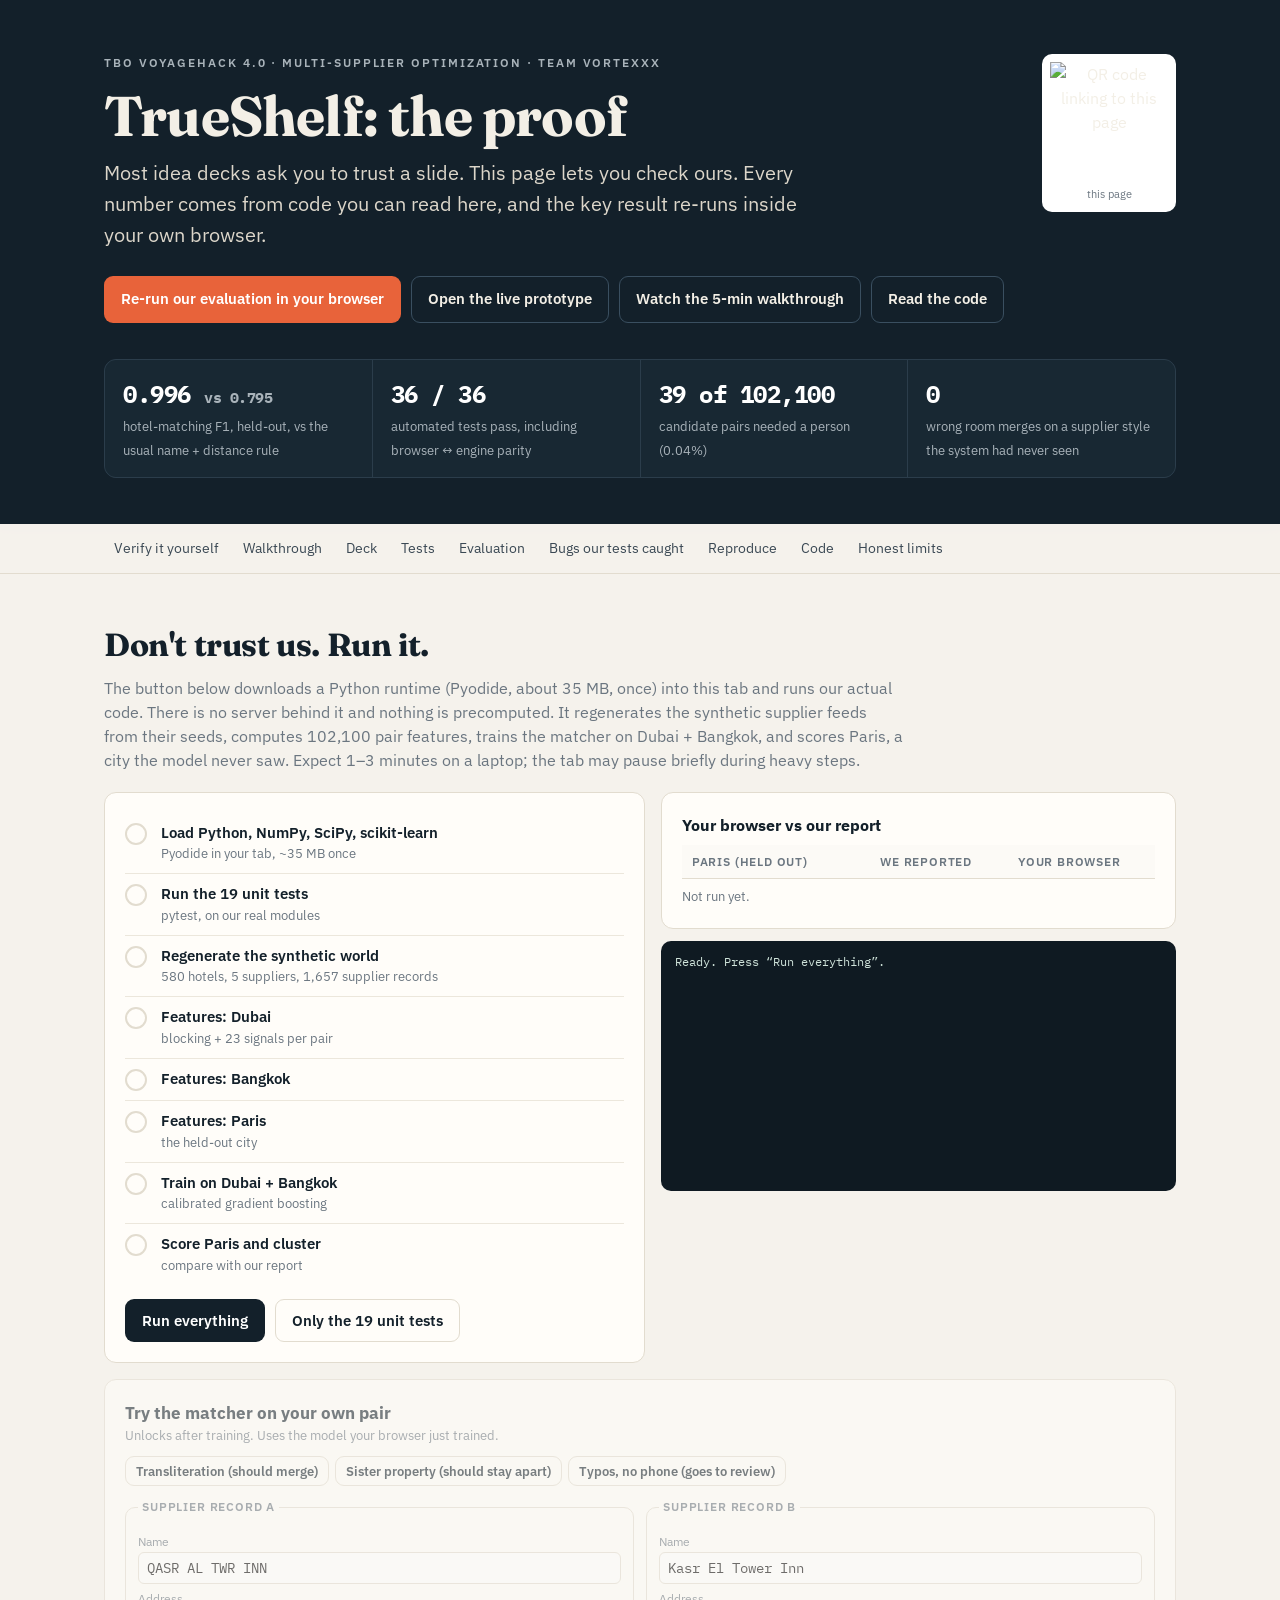
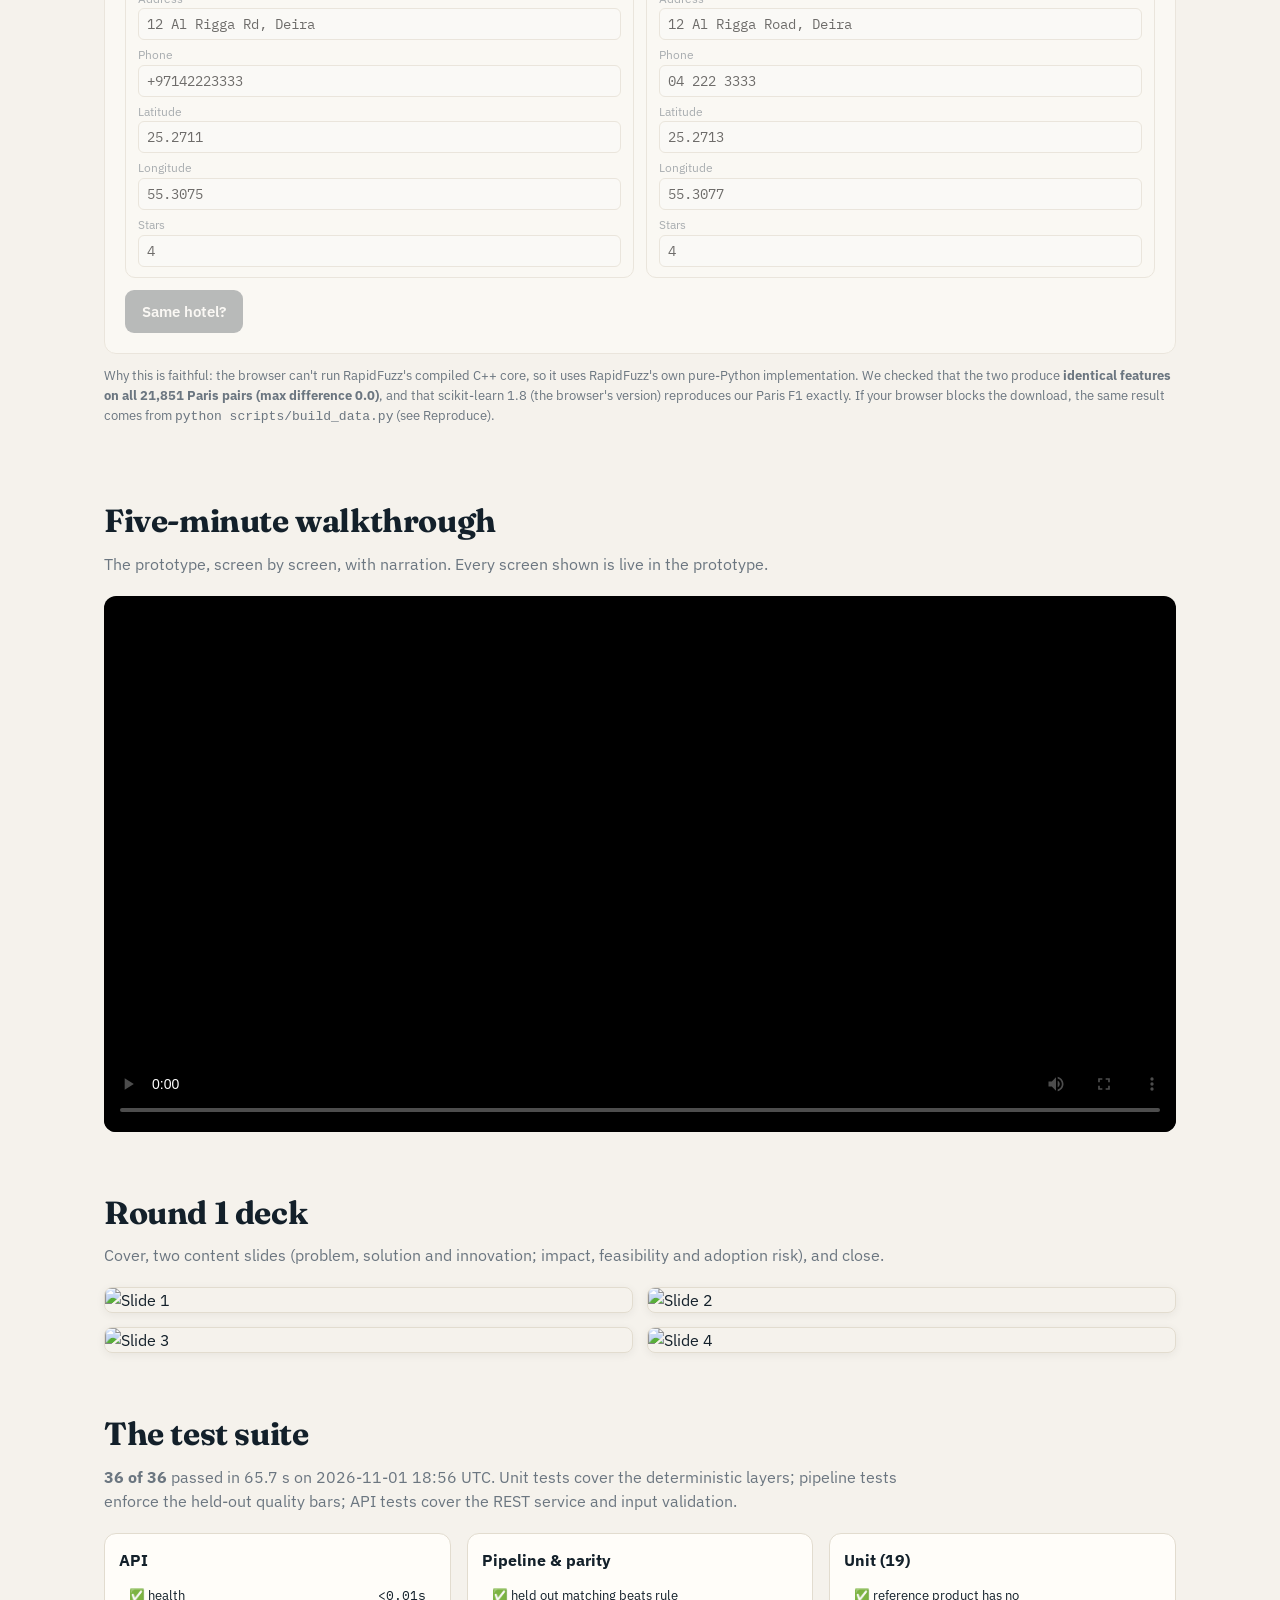
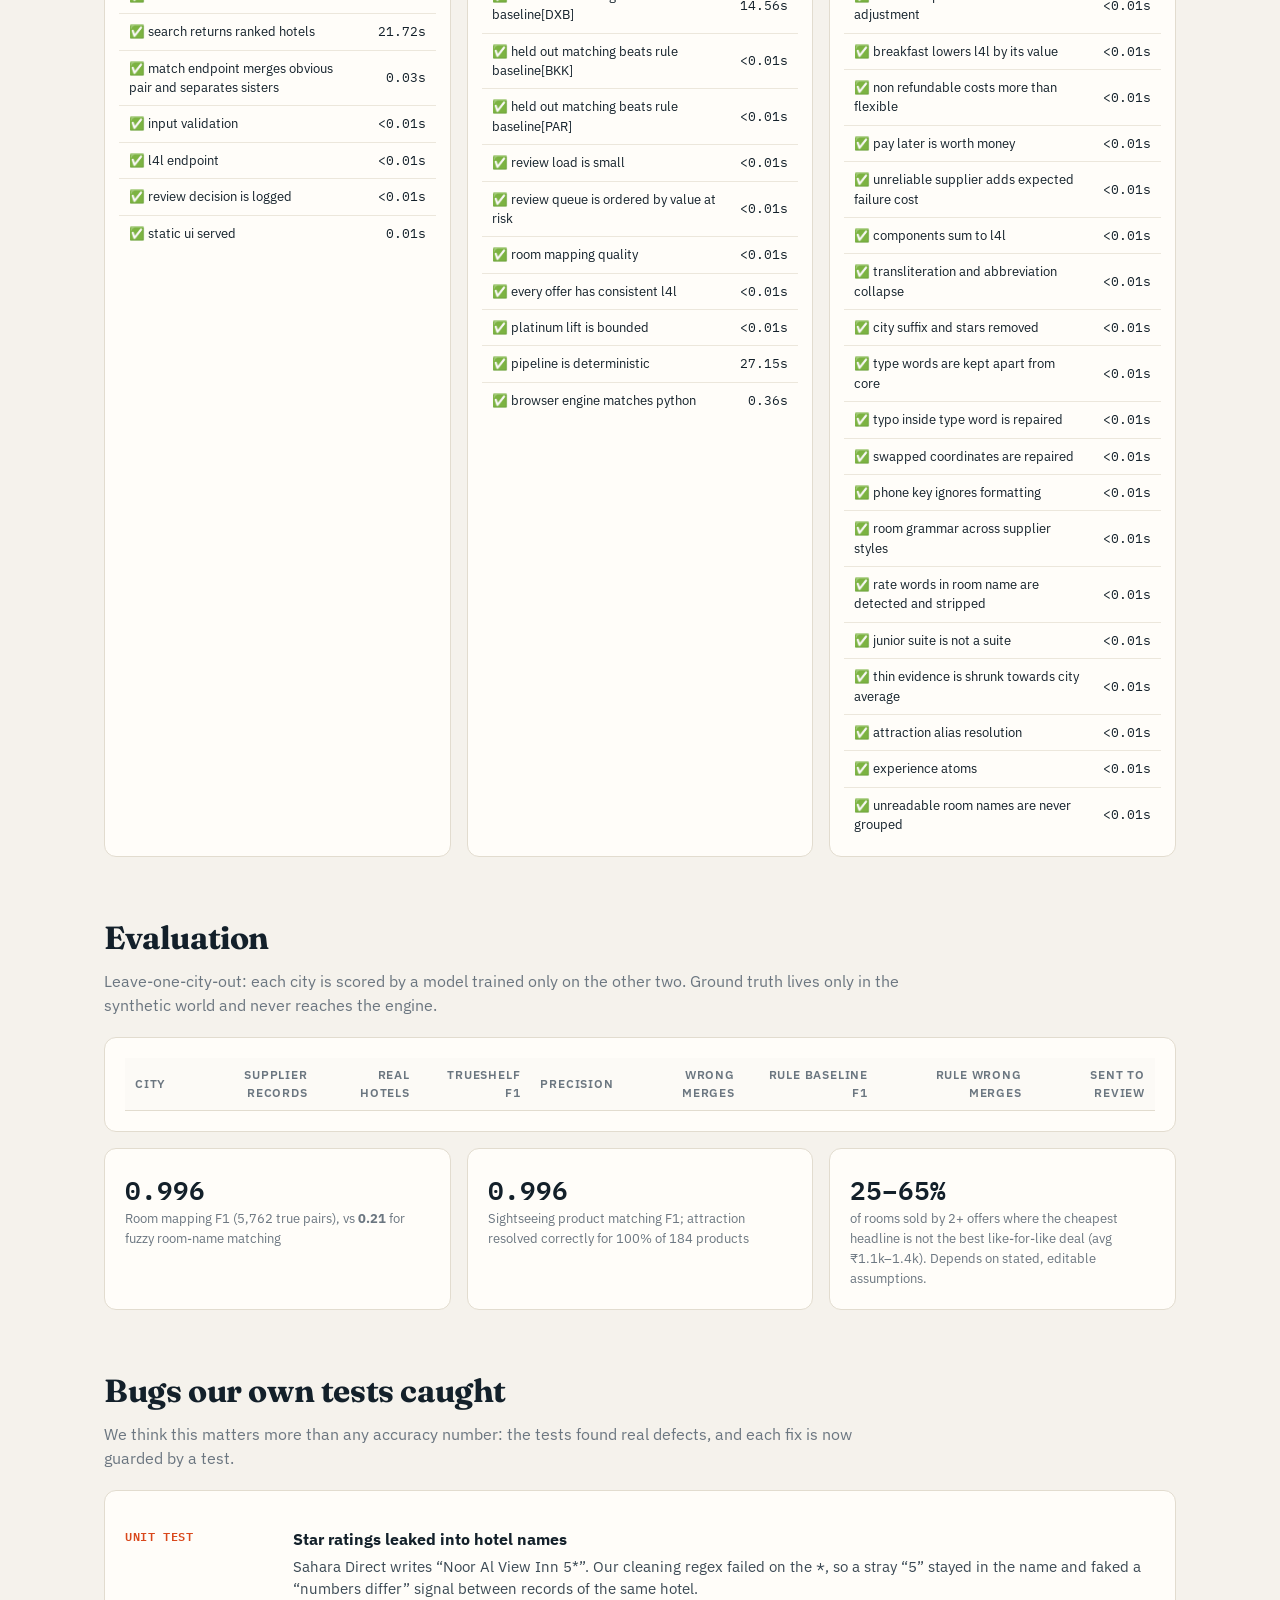
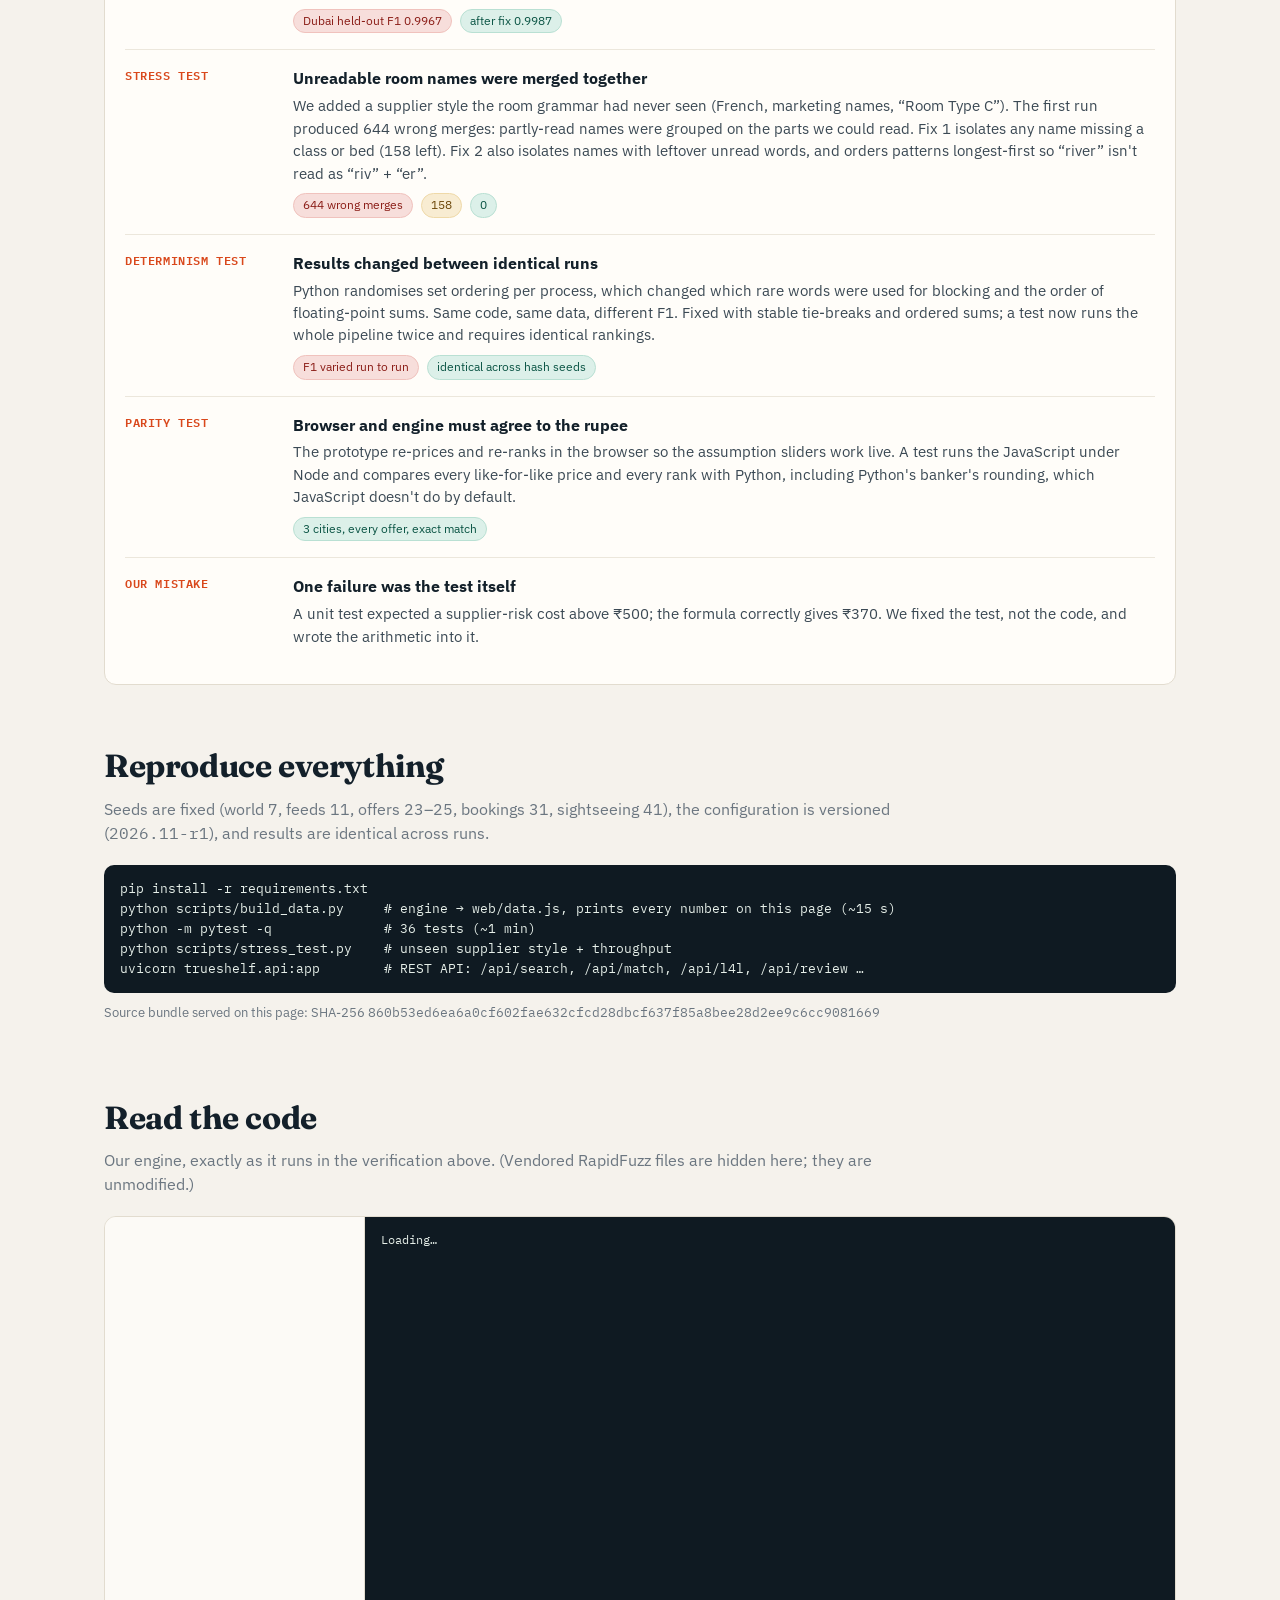
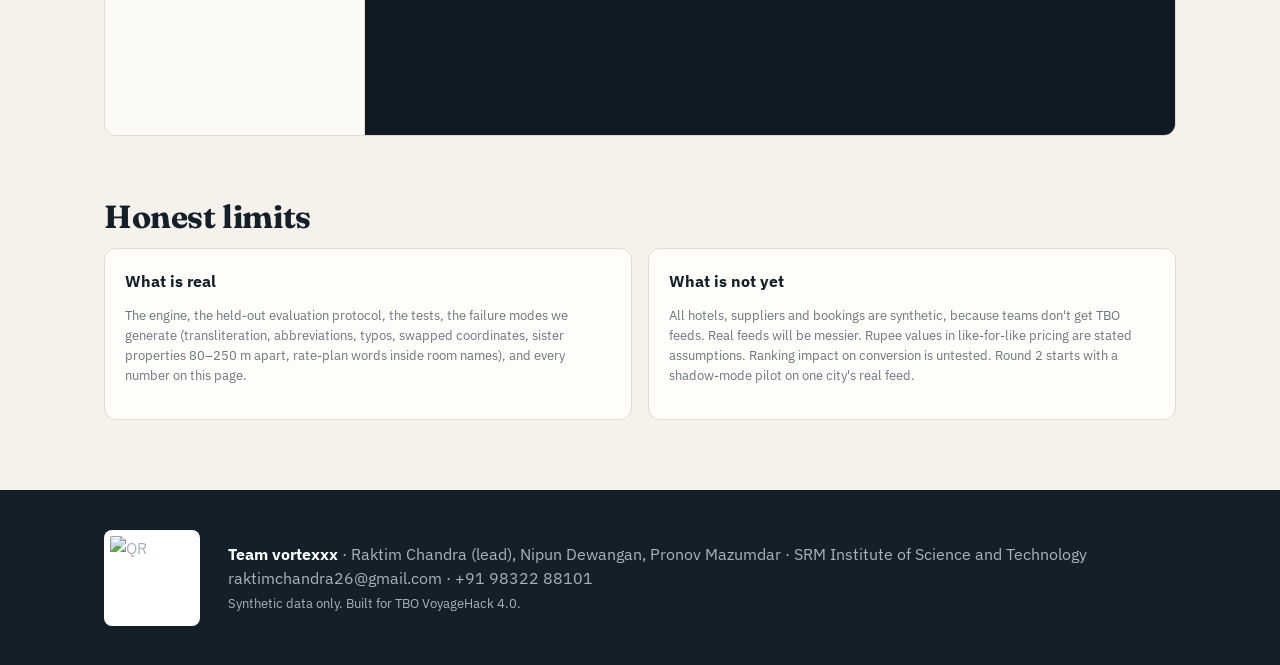
==== proof/index.html @ d7c96c31 "Proof page: re-run the Paris held-out evaluation in the browser via Pyodide Co-Authored-By: Claude O" ====
<!DOCTYPE html>
<html lang="en">
<head>
<meta charset="utf-8">
<meta name="viewport" content="width=device-width,initial-scale=1">
<title>TrueShelf: proof of work · team vortexxx · VoyageHack 4.0</title>
<link rel="preconnect" href="https://fonts.googleapis.com">
<link href="https://fonts.googleapis.com/css2?family=Fraunces:opsz,wght@9..144,500;9..144,600&family=IBM+Plex+Mono:wght@400;600&family=IBM+Plex+Sans:wght@400;500;600&display=swap" rel="stylesheet">
<style>
:root{--ink:#13202a;--ink2:#3b4954;--ink3:#6b7680;--paper:#f5f2ec;--card:#fffdf9;--line:#e2dccf;--line2:#ece7dc;--acc:#d9481c;--accs:#fbe6dc;--good:#0f7a63;--goods:#dcf0e9;--warn:#a86a10;--warns:#f8ecd2;--bad:#b3261e;--bads:#f7dedb;
--serif:"Fraunces",Georgia,serif;--sans:"IBM Plex Sans",system-ui,-apple-system,"Segoe UI",sans-serif;--mono:"IBM Plex Mono",ui-monospace,Menlo,monospace}
*{box-sizing:border-box}html{scroll-behavior:smooth}
body{margin:0;background:var(--paper);color:var(--ink);font-family:var(--sans);font-size:15.5px;line-height:1.55;-webkit-font-smoothing:antialiased}
a{color:var(--ink)}
.wrap{max-width:1120px;margin:0 auto;padding:0 24px}
.mono{font-family:var(--mono);font-feature-settings:"tnum"}
header.hero{background:var(--ink);color:#f3efe6;padding:54px 0 46px}
.kicker{font-size:12px;letter-spacing:.16em;text-transform:uppercase;color:#a9b3ba;font-weight:600}
.hero h1{font-family:var(--serif);font-size:56px;line-height:1.05;margin:14px 0 12px;letter-spacing:-.8px}
.hero p.lede{font-size:20px;color:#dcd6ca;max-width:720px;margin:0 0 26px}
.cta{display:flex;gap:10px;flex-wrap:wrap}
.btn{display:inline-flex;align-items:center;gap:8px;border-radius:9px;padding:11px 16px;font-weight:600;font-size:14.5px;text-decoration:none;border:1px solid transparent;cursor:pointer;font-family:inherit}
.btn.pri{background:#e8633a;color:#fff}.btn.sec{background:transparent;color:#f3efe6;border-color:#3a4f60}
.btn.dark{background:var(--ink);color:#fff}.btn.ghost{background:transparent;border-color:var(--line);color:var(--ink)}
.btn:disabled{opacity:.5;cursor:not-allowed}
.stats{display:grid;grid-template-columns:repeat(4,1fr);gap:1px;background:#2b3d4b;border:1px solid #2b3d4b;border-radius:12px;overflow:hidden;margin-top:36px}
.stats div{background:#182833;padding:16px 18px}
.stats b{display:block;font-family:var(--mono);font-size:24px;color:#fff;letter-spacing:-.5px}
.stats span{font-size:12.5px;color:#a9b3ba}
.top-qr{float:right;background:#fff;border-radius:10px;padding:8px;margin-left:24px;text-align:center}
.top-qr img{display:block;width:118px;height:118px}.top-qr small{font-size:10.5px;color:var(--ink3)}
nav.toc{position:sticky;top:0;z-index:10;background:rgba(245,242,236,.94);backdrop-filter:blur(6px);border-bottom:1px solid var(--line)}
nav.toc .wrap{display:flex;gap:4px;overflow:auto;padding-top:8px;padding-bottom:8px}
nav.toc a{text-decoration:none;font-size:13.5px;color:var(--ink2);padding:6px 10px;border-radius:7px;white-space:nowrap}
nav.toc a:hover{background:#ebe5d9}
section{padding:46px 0 10px}
h2{font-family:var(--serif);font-size:32px;margin:0 0 6px;letter-spacing:-.4px}
.sub{color:var(--ink3);margin:0 0 20px;max-width:800px}
.card{background:var(--card);border:1px solid var(--line);border-radius:12px;padding:20px}
.grid2{display:grid;grid-template-columns:1fr 1fr;gap:16px}.grid3{display:grid;grid-template-columns:repeat(3,1fr);gap:16px}
table{width:100%;border-collapse:collapse;font-size:14px}
th{text-align:left;font-size:11.5px;text-transform:uppercase;letter-spacing:.07em;color:var(--ink3);font-weight:600;padding:8px 10px;border-bottom:1px solid var(--line);background:#fcfaf6}
td{padding:8px 10px;border-bottom:1px solid var(--line2)}tr:last-child td{border-bottom:0}
.r{text-align:right}
.pill{display:inline-block;font-size:12px;padding:2px 9px;border-radius:999px;border:1px solid var(--line);background:#faf7f1}
.pill.ok{background:var(--goods);border-color:#b9e0d3;color:#0a5444}.pill.bad{background:var(--bads);border-color:#f0c2bd;color:#8a1c16}.pill.warn{background:var(--warns);border-color:#efd9a8;color:#6b4507}
/* verify */
.verify{display:grid;grid-template-columns:1.05fr 1fr;gap:16px;align-items:start}
.steps{list-style:none;margin:0;padding:0}
.steps li{display:grid;grid-template-columns:26px 1fr auto;gap:10px;align-items:start;padding:9px 0;border-bottom:1px solid var(--line2)}
.steps li:last-child{border-bottom:0}
.dot{width:22px;height:22px;border-radius:50%;border:2px solid var(--line);display:flex;align-items:center;justify-content:center;font-size:12px;font-weight:700;color:#fff;margin-top:1px}
.dot.run{border-color:var(--acc);border-top-color:transparent;animation:spin 1s linear infinite}
.dot.ok{background:var(--good);border-color:var(--good)}.dot.err{background:var(--bad);border-color:var(--bad)}
@keyframes spin{to{transform:rotate(360deg)}}
.steps .t{font-weight:600;font-size:14.5px}.steps .d{font-size:13px;color:var(--ink3)}
.steps .s{font-family:var(--mono);font-size:12.5px;color:var(--ink3);white-space:nowrap}
.console{background:#0f1a22;color:#cfe3da;font-family:var(--mono);font-size:12px;line-height:1.5;border-radius:10px;padding:12px 14px;height:250px;overflow:auto;white-space:pre-wrap}
.cmp td b{font-family:var(--mono)}
.match-form{display:grid;grid-template-columns:1fr 1fr;gap:12px}
.match-form fieldset{border:1px solid var(--line);border-radius:10px;padding:10px 12px;margin:0}
.match-form legend{font-size:12px;font-weight:600;color:var(--ink3);text-transform:uppercase;letter-spacing:.07em;padding:0 4px}
.match-form label{display:block;font-size:12px;color:var(--ink3);margin-top:6px}
.match-form input{width:100%;font:14px var(--mono);padding:6px 8px;border:1px solid var(--line);border-radius:6px;background:#fff}
.pbar{height:12px;background:#ece7dc;border-radius:6px;overflow:hidden;margin:8px 0}.pbar i{display:block;height:100%;background:var(--good);transition:width .5s}
.why div{display:grid;grid-template-columns:1fr 60px;font-size:13px;padding:2px 0}
.note{font-size:13px;color:var(--ink3)}
.slides{display:grid;grid-template-columns:1fr 1fr;gap:14px}.slides img{width:100%;border-radius:8px;border:1px solid var(--line);display:block;box-shadow:0 2px 10px rgba(0,0,0,.06)}
video{width:100%;border-radius:12px;background:#000;display:block}
.bug{display:grid;grid-template-columns:150px 1fr;gap:18px;padding:16px 0;border-bottom:1px solid var(--line2)}.bug:last-child{border-bottom:0}
.bug .k{font-family:var(--mono);font-size:12px;color:var(--acc);font-weight:600;text-transform:uppercase;letter-spacing:.05em}
.bug h4{margin:0 0 4px;font-size:16px}.bug p{margin:0;color:var(--ink2);font-size:14.5px}
.ba{display:flex;gap:8px;margin-top:8px;flex-wrap:wrap}
pre{background:#0f1a22;color:#e6efe9;font-family:var(--mono);font-size:13px;padding:14px 16px;border-radius:10px;overflow:auto;margin:0}
.files{display:grid;grid-template-columns:260px 1fr;gap:0;border:1px solid var(--line);border-radius:12px;overflow:hidden;height:520px}
.files .list{overflow:auto;background:#fcfaf6;border-right:1px solid var(--line);font-family:var(--mono);font-size:12.5px}
.files .list button{display:block;width:100%;text-align:left;border:0;background:none;padding:5px 12px;cursor:pointer;font:inherit;color:var(--ink2)}
.files .list button.on{background:#ebe5d9;color:var(--ink);font-weight:600}
.files pre{border-radius:0;height:100%;font-size:12px}
footer{background:var(--ink);color:#a9b3ba;margin-top:60px;padding:40px 0}
footer .wrap{display:flex;gap:28px;align-items:center;flex-wrap:wrap}
footer b{color:#fff}
@media(max-width:860px){.stats{grid-template-columns:1fr 1fr}.verify,.grid2,.grid3,.slides,.match-form,.files{grid-template-columns:1fr}.hero h1{font-size:40px}.top-qr{display:none}.bug{grid-template-columns:1fr}.files{height:auto}.files .list{max-height:180px}}
</style>
</head>
<body>
<header class="hero"><div class="wrap">
  <div class="top-qr"><img src="qr.svg" alt="QR code linking to this page"><small>this page</small></div>
  <div class="kicker">TBO VoyageHack 4.0 · Multi-Supplier Optimization · team vortexxx</div>
  <h1>TrueShelf: the proof</h1>
  <p class="lede">Most idea decks ask you to trust a slide. This page lets you check ours. Every number comes from code you can read here, and the key result re-runs inside your own browser.</p>
  <div class="cta">
    <a class="btn pri" href="#verify">Re-run our evaluation in your browser</a>
    <a class="btn sec" href="app.html">Open the live prototype</a>
    <a class="btn sec" href="#video">Watch the 5-min walkthrough</a>
    <a class="btn sec" href="#code">Read the code</a>
  </div>
  <div class="stats">
    <div><b>0.996 <span style="font-size:15px;color:#a9b3ba">vs 0.795</span></b><span>hotel-matching F1, held-out, vs the usual name + distance rule</span></div>
    <div><b>36 / 36</b><span>automated tests pass, including browser ↔ engine parity</span></div>
    <div><b>39 of 102,100</b><span>candidate pairs needed a person (0.04%)</span></div>
    <div><b>0</b><span>wrong room merges on a supplier style the system had never seen</span></div>
  </div>
</div></header>
<nav class="toc"><div class="wrap">
  <a href="#verify">Verify it yourself</a><a href="#video">Walkthrough</a><a href="#deck">Deck</a><a href="#tests">Tests</a><a href="#eval">Evaluation</a><a href="#bugs">Bugs our tests caught</a><a href="#repro">Reproduce</a><a href="#code">Code</a><a href="#limits">Honest limits</a>
</div></nav>

<main class="wrap">
<section id="verify">
  <h2>Don't trust us. Run it.</h2>
  <p class="sub">The button below downloads a Python runtime (Pyodide, about 35 MB, once) into this tab and runs our actual code. There is no server behind it and nothing is precomputed. It regenerates the synthetic supplier feeds from their seeds, computes 102,100 pair features, trains the matcher on Dubai + Bangkok, and scores Paris, a city the model never saw. Expect 1–3 minutes on a laptop; the tab may pause briefly during heavy steps.</p>
  <div class="verify">
    <div class="card">
      <ol class="steps" id="steps"></ol>
      <div style="display:flex;gap:10px;margin-top:14px;flex-wrap:wrap"><button class="btn dark" id="runAll">Run everything</button><button class="btn ghost" id="runTests">Only the 19 unit tests</button></div>
    </div>
    <div>
      <div class="card" id="resultCard" style="margin-bottom:12px">
        <b>Your browser vs our report</b>
        <table class="cmp" style="margin-top:8px"><thead><tr><th>Paris (held out)</th><th class="r">We reported</th><th class="r">Your browser</th><th></th></tr></thead><tbody id="cmpBody"></tbody></table>
        <div class="note" id="envLine" style="margin-top:8px">Not run yet.</div>
      </div>
      <div class="console" id="console">Ready. Press “Run everything”.</div>
    </div>
  </div>
  <div class="card" id="matcher" style="margin-top:16px;opacity:.55">
    <div style="display:flex;justify-content:space-between;align-items:center;flex-wrap:wrap;gap:10px"><div><b style="font-size:17px">Try the matcher on your own pair</b><div class="note">Unlocks after training. Uses the model your browser just trained.</div></div>
      <div style="display:flex;gap:6px;flex-wrap:wrap" id="presets"></div></div>
    <div class="match-form" style="margin-top:12px"><fieldset id="fa"><legend>Supplier record A</legend></fieldset><fieldset id="fb"><legend>Supplier record B</legend></fieldset></div>
    <div style="display:flex;gap:16px;align-items:center;margin-top:12px;flex-wrap:wrap"><button class="btn dark" id="matchBtn" disabled>Same hotel?</button><div id="matchOut" style="flex:1;min-width:260px"></div></div>
  </div>
  <p class="note" style="margin-top:12px">Why this is faithful: the browser can't run RapidFuzz's compiled C++ core, so it uses RapidFuzz's own pure-Python implementation. We checked that the two produce <b>identical features on all 21,851 Paris pairs (max difference 0.0)</b>, and that scikit-learn 1.8 (the browser's version) reproduces our Paris F1 exactly. If your browser blocks the download, the same result comes from <code>python scripts/build_data.py</code> (see Reproduce).</p>
</section>

<section id="video">
  <h2>Five-minute walkthrough</h2>
  <p class="sub">The prototype, screen by screen, with narration. Every screen shown is live in the prototype.</p>
  <video controls preload="metadata" src="video.mp4" poster="slide-1.png"></video>
</section>

<section id="deck">
  <h2>Round 1 deck</h2>
  <p class="sub">Cover, two content slides (problem, solution and innovation; impact, feasibility and adoption risk), and close.</p>
  <div class="slides"><img src="slide-1.png" alt="Slide 1"><img src="slide-2.png" alt="Slide 2"><img src="slide-3.png" alt="Slide 3"><img src="slide-4.png" alt="Slide 4"></div>
</section>

<section id="tests">
  <h2>The test suite</h2>
  <p class="sub" id="testSub"></p>
  <div class="grid3" id="testGroups"></div>
</section>

<section id="eval">
  <h2>Evaluation</h2>
  <p class="sub">Leave-one-city-out: each city is scored by a model trained only on the other two. Ground truth lives only in the synthetic world and never reaches the engine.</p>
  <div class="card" style="overflow:auto"><table><thead><tr><th>City</th><th class="r">Supplier records</th><th class="r">Real hotels</th><th class="r">TrueShelf F1</th><th class="r">Precision</th><th class="r">Wrong merges</th><th class="r">Rule baseline F1</th><th class="r">Rule wrong merges</th><th class="r">Sent to review</th></tr></thead><tbody id="evalBody"></tbody></table></div>
  <div class="grid3" style="margin-top:16px">
    <div class="card"><div class="mono" style="font-size:26px;font-weight:600">0.996</div><div class="note">Room mapping F1 (5,762 true pairs), vs <b>0.21</b> for fuzzy room-name matching</div></div>
    <div class="card"><div class="mono" style="font-size:26px;font-weight:600">0.996</div><div class="note">Sightseeing product matching F1; attraction resolved correctly for 100% of 184 products</div></div>
    <div class="card"><div class="mono" style="font-size:26px;font-weight:600">25–65%</div><div class="note">of rooms sold by 2+ offers where the cheapest headline is not the best like-for-like deal (avg ₹1.1k–1.4k). Depends on stated, editable assumptions.</div></div>
  </div>
</section>

<section id="bugs">
  <h2>Bugs our own tests caught</h2>
  <p class="sub">We think this matters more than any accuracy number: the tests found real defects, and each fix is now guarded by a test.</p>
  <div class="card">
    <div class="bug"><div class="k">Unit test</div><div><h4>Star ratings leaked into hotel names</h4><p>Sahara Direct writes “Noor Al View Inn 5*”. Our cleaning regex failed on the <span class="mono">*</span>, so a stray “5” stayed in the name and faked a “numbers differ” signal between records of the same hotel.</p><div class="ba"><span class="pill bad">Dubai held-out F1 0.9967</span><span class="pill ok">after fix 0.9987</span></div></div></div>
    <div class="bug"><div class="k">Stress test</div><div><h4>Unreadable room names were merged together</h4><p>We added a supplier style the room grammar had never seen (French, marketing names, “Room Type C”). The first run produced 644 wrong merges: partly-read names were grouped on the parts we could read. Fix 1 isolates any name missing a class or bed (158 left). Fix 2 also isolates names with leftover unread words, and orders patterns longest-first so “river” isn't read as “riv” + “er”.</p><div class="ba"><span class="pill bad">644 wrong merges</span><span class="pill warn">158</span><span class="pill ok">0</span></div></div></div>
    <div class="bug"><div class="k">Determinism test</div><div><h4>Results changed between identical runs</h4><p>Python randomises set ordering per process, which changed which rare words were used for blocking and the order of floating-point sums. Same code, same data, different F1. Fixed with stable tie-breaks and ordered sums; a test now runs the whole pipeline twice and requires identical rankings.</p><div class="ba"><span class="pill bad">F1 varied run to run</span><span class="pill ok">identical across hash seeds</span></div></div></div>
    <div class="bug"><div class="k">Parity test</div><div><h4>Browser and engine must agree to the rupee</h4><p>The prototype re-prices and re-ranks in the browser so the assumption sliders work live. A test runs the JavaScript under Node and compares every like-for-like price and every rank with Python, including Python's banker's rounding, which JavaScript doesn't do by default.</p><div class="ba"><span class="pill ok">3 cities, every offer, exact match</span></div></div></div>
    <div class="bug"><div class="k">Our mistake</div><div><h4>One failure was the test itself</h4><p>A unit test expected a supplier-risk cost above ₹500; the formula correctly gives ₹370. We fixed the test, not the code, and wrote the arithmetic into it.</p></div></div>
  </div>
</section>

<section id="repro">
  <h2>Reproduce everything</h2>
  <p class="sub">Seeds are fixed (world 7, feeds 11, offers 23–25, bookings 31, sightseeing 41), the configuration is versioned (<span class="mono">2026.11-r1</span>), and results are identical across runs.</p>
  <pre>pip install -r requirements.txt
python scripts/build_data.py     # engine → web/data.js, prints every number on this page (~15 s)
python -m pytest -q              # 36 tests (~1 min)
python scripts/stress_test.py    # unseen supplier style + throughput
uvicorn trueshelf.api:app        # REST API: /api/search, /api/match, /api/l4l, /api/review …</pre>
  <p class="note" style="margin-top:10px">Source bundle served on this page: SHA-256 <span class="mono" id="sha">computing…</span></p>
</section>

<section id="code">
  <h2>Read the code</h2>
  <p class="sub">Our engine, exactly as it runs in the verification above. (Vendored RapidFuzz files are hidden here; they are unmodified.)</p>
  <div class="files"><div class="list" id="fileList"></div><pre id="fileView">Loading…</pre></div>
</section>

<section id="limits">
  <h2>Honest limits</h2>
  <div class="grid2">
    <div class="card"><b>What is real</b><p class="note">The engine, the held-out evaluation protocol, the tests, the failure modes we generate (transliteration, abbreviations, typos, swapped coordinates, sister properties 80–250 m apart, rate-plan words inside room names), and every number on this page.</p></div>
    <div class="card"><b>What is not yet</b><p class="note">All hotels, suppliers and bookings are synthetic, because teams don't get TBO feeds. Real feeds will be messier. Rupee values in like-for-like pricing are stated assumptions. Ranking impact on conversion is untested. Round 2 starts with a shadow-mode pilot on one city's real feed.</p></div>
  </div>
</section>
</main>

<footer><div class="wrap">
  <img src="qr.svg" alt="QR" style="width:96px;height:96px;background:#fff;border-radius:8px;padding:6px">
  <div><b>Team vortexxx</b> · Raktim Chandra (lead), Nipun Dewangan, Pronov Mazumdar · SRM Institute of Science and Technology<br>raktimchandra26@gmail.com · +91 98322 88101<br><span style="font-size:12.5px">Synthetic data only. Built for TBO VoyageHack 4.0.</span></div>
</div></footer>

<script>
(function(){
"use strict";
const $=(s)=>document.querySelector(s);
const esc=(s)=>String(s).replace(/[&<>"']/g,c=>({"&":"&amp;","<":"&lt;",">":"&gt;",'"':"&quot;","'":"&#39;"}[c]));
const CLAIM={f1:0.9955,precision:1.0,false_merges:0,baseline_f1:0.8239,review_pairs:3,listings:169};
const STEPS=[["load","Load Python, NumPy, SciPy, scikit-learn","Pyodide in your tab, ~35 MB once"],["tests","Run the 19 unit tests","pytest, on our real modules"],["world","Regenerate the synthetic world","580 hotels, 5 suppliers, 1,657 supplier records"],["DXB","Features: Dubai","blocking + 23 signals per pair"],["BKK","Features: Bangkok",""],["PAR","Features: Paris","the held-out city"],["train","Train on Dubai + Bangkok","calibrated gradient boosting"],["eval","Score Paris and cluster","compare with our report"]];
const sb=$("#steps");
STEPS.forEach(([k,t,d])=>{sb.insertAdjacentHTML("beforeend",`<li id="st-${k}"><span class="dot"></span><div><div class="t">${t}</div><div class="d">${d}</div></div><span class="s"></span></li>`)});
const set=(k,state,txt)=>{const li=$("#st-"+k);li.querySelector(".dot").className="dot "+state;li.querySelector(".dot").textContent=state==="ok"?"✓":state==="err"?"!":"";if(txt!==undefined)li.querySelector(".s").textContent=txt;};
const con=$("#console");const log=(m)=>{con.textContent+="\n"+m;con.scrollTop=con.scrollHeight;};
const tick=()=>new Promise(r=>setTimeout(r,60));
let py=null,trained=false,busy=false;
const PYV="314.0.7";
function loadScript(src){return new Promise((res,rej)=>{const s=document.createElement("script");s.src=src;s.onload=res;s.onerror=()=>rej(new Error("could not load "+src));document.head.appendChild(s);});}
async function boot(){
  if(py) return py;
  set("load","run","");const t=performance.now();
  log("Loading Pyodide "+PYV+" from cdn.jsdelivr.net …");
  await loadScript(`https://cdn.jsdelivr.net/pyodide/v${PYV}/full/pyodide.js`);
  py=await loadPyodide({indexURL:`https://cdn.jsdelivr.net/pyodide/v${PYV}/full/`,stdout:(s)=>log(s),stderr:(s)=>log(s)});
  log("Installing numpy, scipy, scikit-learn, pytest …");
  await py.loadPackage(["numpy","scipy","scikit-learn","pytest"],{messageCallback:(m)=>log(m)});
  log("Fetching our source bundle …");
  const bundle=await (await fetch("bundle.json")).json();
  const FS=py.FS;const root="/home/pyodide/ts";
  for(const [p,src] of Object.entries(bundle)){const full=root+"/"+p;const dir=full.slice(0,full.lastIndexOf("/"));py.runPython(`import os; os.makedirs(${JSON.stringify(dir)}, exist_ok=True)`);FS.writeFile(full,src);}
  py.runPython(`import sys; sys.path.insert(0, "${root}"); import verify`);
  const env=JSON.parse(py.runPython("verify.env()"));
  $("#envLine").textContent=`Python ${env.python} · NumPy ${env.numpy} · SciPy ${env.scipy} · scikit-learn ${env.sklearn} · RapidFuzz ${env.rapidfuzz}`;
  log("Environment: "+JSON.stringify(env));
  set("load","ok",((performance.now()-t)/1000).toFixed(0)+" s");
  return py;
}
async function call(fn){await tick();return JSON.parse(py.runPython(fn));}
async function runTests(){
  set("tests","run","");const r=await call("verify.unit_tests()");log(r.log.trim());
  const m=r.log.match(/(\d+) passed/);set("tests",r.exit===0?"ok":"err",(m?m[1]+" passed · ":"")+r.seconds+" s");
}
function showCmp(r){
  const rows=[["F1",CLAIM.f1.toFixed(4),r.f1.toFixed(4),Math.abs(r.f1-CLAIM.f1)<0.0005],["Precision",CLAIM.precision.toFixed(4),r.precision.toFixed(4),Math.abs(r.precision-CLAIM.precision)<0.0005],["Wrong merges",CLAIM.false_merges,r.false_merges,r.false_merges===CLAIM.false_merges],["Rule baseline F1",CLAIM.baseline_f1.toFixed(4),r.baseline_f1.toFixed(4),Math.abs(r.baseline_f1-CLAIM.baseline_f1)<0.0005],["Pairs sent to review",CLAIM.review_pairs,r.review_pairs,r.review_pairs===CLAIM.review_pairs],["Listings (167 real hotels)",CLAIM.listings,r.listings,r.listings===CLAIM.listings]];
  $("#cmpBody").innerHTML=rows.map(([k,a,b,ok])=>`<tr><td>${k}</td><td class="r"><b>${a}</b></td><td class="r"><b>${b}</b></td><td>${ok?'<span class="pill ok">match</span>':'<span class="pill warn">differs</span>'}</td></tr>`).join("");
}
async function runAll(){
  if(busy) return;busy=true;$("#runAll").disabled=true;$("#runTests").disabled=true;con.textContent="Starting.";
  try{
    await boot();await runTests();
    set("world","run","");let r=await call("verify.world()");set("world","ok",r.seconds+" s");log(`World: ${r.hotels} hotels, ${r.records} supplier records`);
    for(const c of ["DXB","BKK","PAR"]){set(c,"run","");r=await call(`verify.features("${c}")`);set(c,"ok",`${r.pairs.toLocaleString("en-IN")} pairs · ${r.seconds} s`);log(`${c}: ${r.records} records → ${r.pairs} candidate pairs (${r.true_pairs} true matches)`);}
    set("train","run","");r=await call('verify.train("PAR")');set("train","ok",r.seconds+" s");log(`Trained on ${r.trained_on.join(" + ")}: ${r.rows} labelled pairs`);
    set("eval","run","");r=await call("verify.evaluate()");set("eval","ok",r.seconds+" s");
    log(`Paris: F1 ${r.f1.toFixed(4)}, precision ${r.precision.toFixed(4)}, ${r.false_merges} wrong merges, ${r.missed_merges} missed; rule baseline F1 ${r.baseline_f1.toFixed(4)} (${r.baseline_false} wrong, ${r.baseline_missed} missed)`);
    showCmp(r);trained=true;$("#matcher").style.opacity=1;$("#matchBtn").disabled=false;log("Done. The matcher below now uses the model your browser trained.");
  }catch(e){log("ERROR: "+(e&&e.message?e.message:e));const cur=document.querySelector(".dot.run");if(cur)cur.className="dot err";log("If your network or browser blocks the Python download, the same numbers come from: python scripts/build_data.py");}
  busy=false;$("#runAll").disabled=false;$("#runTests").disabled=false;
}
async function onlyTests(){
  if(busy) return;busy=true;$("#runAll").disabled=true;$("#runTests").disabled=true;con.textContent="Starting.";
  try{await boot();await runTests();}catch(e){log("ERROR: "+(e&&e.message?e.message:e));}
  busy=false;$("#runAll").disabled=false;$("#runTests").disabled=false;
}
$("#runAll").onclick=runAll;$("#runTests").onclick=onlyTests;

// ---------- matcher form
const FIELDS=[["name","Name"],["address","Address"],["phone","Phone"],["lat","Latitude"],["lon","Longitude"],["stars","Stars"]];
const PRESETS={
  "Transliteration (should merge)":[{supplier:"ATL",name:"QASR AL TWR INN",address:"12 Al Rigga Rd, Deira",phone:"+97142223333",lat:25.2711,lon:55.3075,stars:4},{supplier:"BLU",name:"Kasr El Tower Inn",address:"12 Al Rigga Road, Deira",phone:"04 222 3333",lat:25.2713,lon:55.3077,stars:4}],
  "Sister property (should stay apart)":[{supplier:"ATL",name:"SAFFRON CREEK HTL",address:"40 Baniyas Rd, Deira",phone:"+97143331111",lat:25.2690,lon:55.3080,stars:4},{supplier:"MER",name:"Saffron Creek Suites - Dubai",address:"46 Baniyas Road, Deira",phone:"04 333 7777",lat:25.2705,lon:55.3094,stars:4}],
  "Typos, no phone (goes to review)":[{supplier:"MER",name:"Orchid Court Boutique Hotel - Bangkok",address:"88 Silom Road, Silom",phone:"02 555 0101",lat:13.7286,lon:100.5340,stars:3},{supplier:"ORL",name:"Orchid Ourt Boutique Hotel",address:"Silom Rd, Silom",phone:"",lat:13.7291,lon:100.5346,stars:3}]
};
function fill(fs,rec){fs.innerHTML=fs.querySelector("legend").outerHTML+FIELDS.map(([k,l])=>`<label>${l}<input data-k="${k}" value="${esc(rec[k]??"")}"></label>`).join("");fs.dataset.sup=rec.supplier||"ATL";}
const presetBox=$("#presets");
Object.keys(PRESETS).forEach((n,i)=>{const b=document.createElement("button");b.className="btn ghost";b.style.padding="6px 10px";b.style.fontSize="12.5px";b.textContent=n;b.onclick=()=>{fill($("#fa"),PRESETS[n][0]);fill($("#fb"),PRESETS[n][1]);$("#matchOut").innerHTML="";};presetBox.appendChild(b);if(i===0)b.click();});
const readRec=(fs,city)=>{const o={supplier:fs.dataset.sup,city};fs.querySelectorAll("input").forEach(i=>o[i.dataset.k]=i.value.trim()===""?null:i.value.trim());return o;};
$("#matchBtn").onclick=async()=>{
  if(!trained) return;
  const a=readRec($("#fa"),"X"),b=readRec($("#fb"),"X");
  const lat=parseFloat(a.lat);const city=lat>40?"PAR":lat<20?"BKK":"DXB";a.city=b.city=city;
  try{
    const r=JSON.parse(py.runPython(`verify.match(${JSON.stringify(JSON.stringify(a))}, ${JSON.stringify(JSON.stringify(b))})`));
    const col=r.decision==="merge"?"var(--good)":r.decision==="review"?"var(--warn)":"var(--bad)";
    $("#matchOut").innerHTML=`<div style="display:flex;justify-content:space-between"><b style="color:${col};text-transform:uppercase;letter-spacing:.05em">${r.decision}</b><span class="mono">p = ${r.p.toFixed(3)}</span></div><div class="pbar"><i style="width:${(100*r.p).toFixed(1)}%;background:${col}"></i></div><div class="why">${r.why.map(w=>`<div><span>${esc(w.label)}</span><span class="mono r" style="color:${w.push>=0?"var(--good)":"var(--bad)"}">${w.push>0?"+":""}${w.push}</span></div>`).join("")}</div>`;
  }catch(e){$("#matchOut").textContent="Error: "+e.message;}
};

// ---------- tests + evaluation + code (static, from our own files)
fetch("tests.json").then(r=>r.json()).then(T=>{
  $("#testSub").innerHTML=`<b>${T.passed} of ${T.total}</b> passed in ${T.time} s on ${T.timestamp.replace("T"," ").slice(0,16)} UTC. Unit tests cover the deterministic layers; pipeline tests enforce the held-out quality bars; API tests cover the REST service and input validation.`;
  const groups={};T.tests.forEach(t=>(groups[t.file]=groups[t.file]||[]).push(t));
  const title={test_units:"Unit (19)",test_pipeline:"Pipeline & parity",test_api:"API"};
  $("#testGroups").innerHTML=Object.entries(groups).map(([f,ts])=>`<div class="card" style="padding:14px"><b>${title[f]||f}</b><table style="margin-top:6px;font-size:12.5px">${ts.map(t=>`<tr><td>${t.ok?"✅":"❌"} ${esc(t.name.replace(/^test_/,"").replace(/_/g," "))}</td><td class="r mono">${t.time<0.01?"<0.01":t.time.toFixed(2)}s</td></tr>`).join("")}</table></div>`).join("");
});
fetch("evidence.json").then(r=>r.json()).then(E=>{
  const N={DXB:"Dubai",BKK:"Bangkok",PAR:"Paris"};
  $("#evalBody").innerHTML=["DXB","BKK","PAR"].map(c=>{const e=E[c];return `<tr><td>${N[c]}</td><td class="r mono">${e.listings.raw_records}</td><td class="r mono">${e.listings.true_hotels}</td><td class="r mono"><b>${e.auto.f1.toFixed(4)}</b></td><td class="r mono">${e.auto.precision.toFixed(4)}</td><td class="r mono">${e.auto.false_merges}</td><td class="r mono">${e.baseline.f1.toFixed(4)}</td><td class="r mono">${e.baseline.false_merges}</td><td class="r mono">${e.review_pairs}</td></tr>`;}).join("");
});
fetch("bundle.json").then(r=>r.arrayBuffer()).then(async buf=>{
  try{const h=await crypto.subtle.digest("SHA-256",buf);$("#sha").textContent=[...new Uint8Array(h)].map(b=>b.toString(16).padStart(2,"0")).join("");}catch(e){$("#sha").textContent="(unavailable in this browser)";}
  const B=JSON.parse(new TextDecoder().decode(buf));
  const files=Object.keys(B).filter(k=>!k.startsWith("vendor/")).sort((a,b)=>a==="verify.py"?1:b==="verify.py"?-1:a.localeCompare(b));
  const list=$("#fileList");
  files.forEach((f,i)=>{const b=document.createElement("button");b.textContent=f;b.onclick=()=>{list.querySelectorAll("button").forEach(x=>x.classList.remove("on"));b.classList.add("on");$("#fileView").textContent=B[f];$("#fileView").scrollTop=0;};list.appendChild(b);if(f==="trueshelf/l4l.py")b.click();});
});
})();
</script>
</body>
</html>
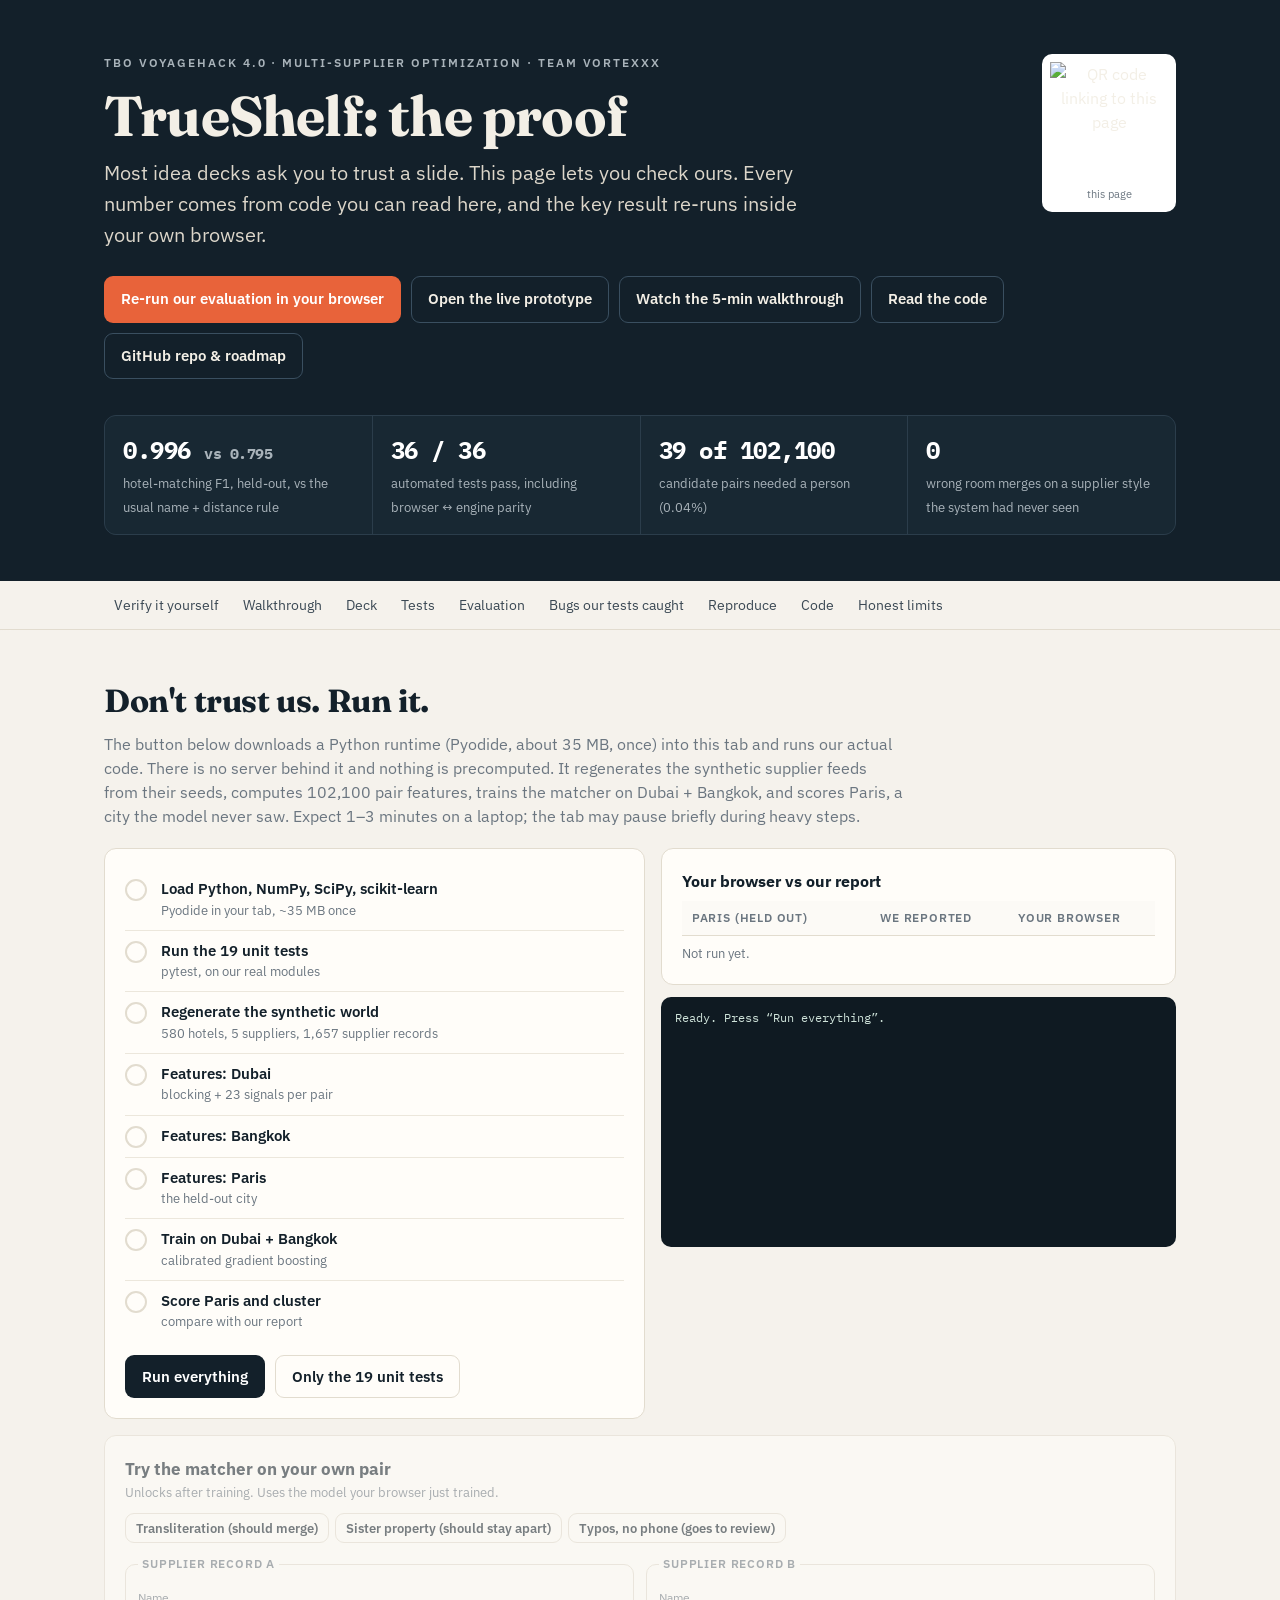
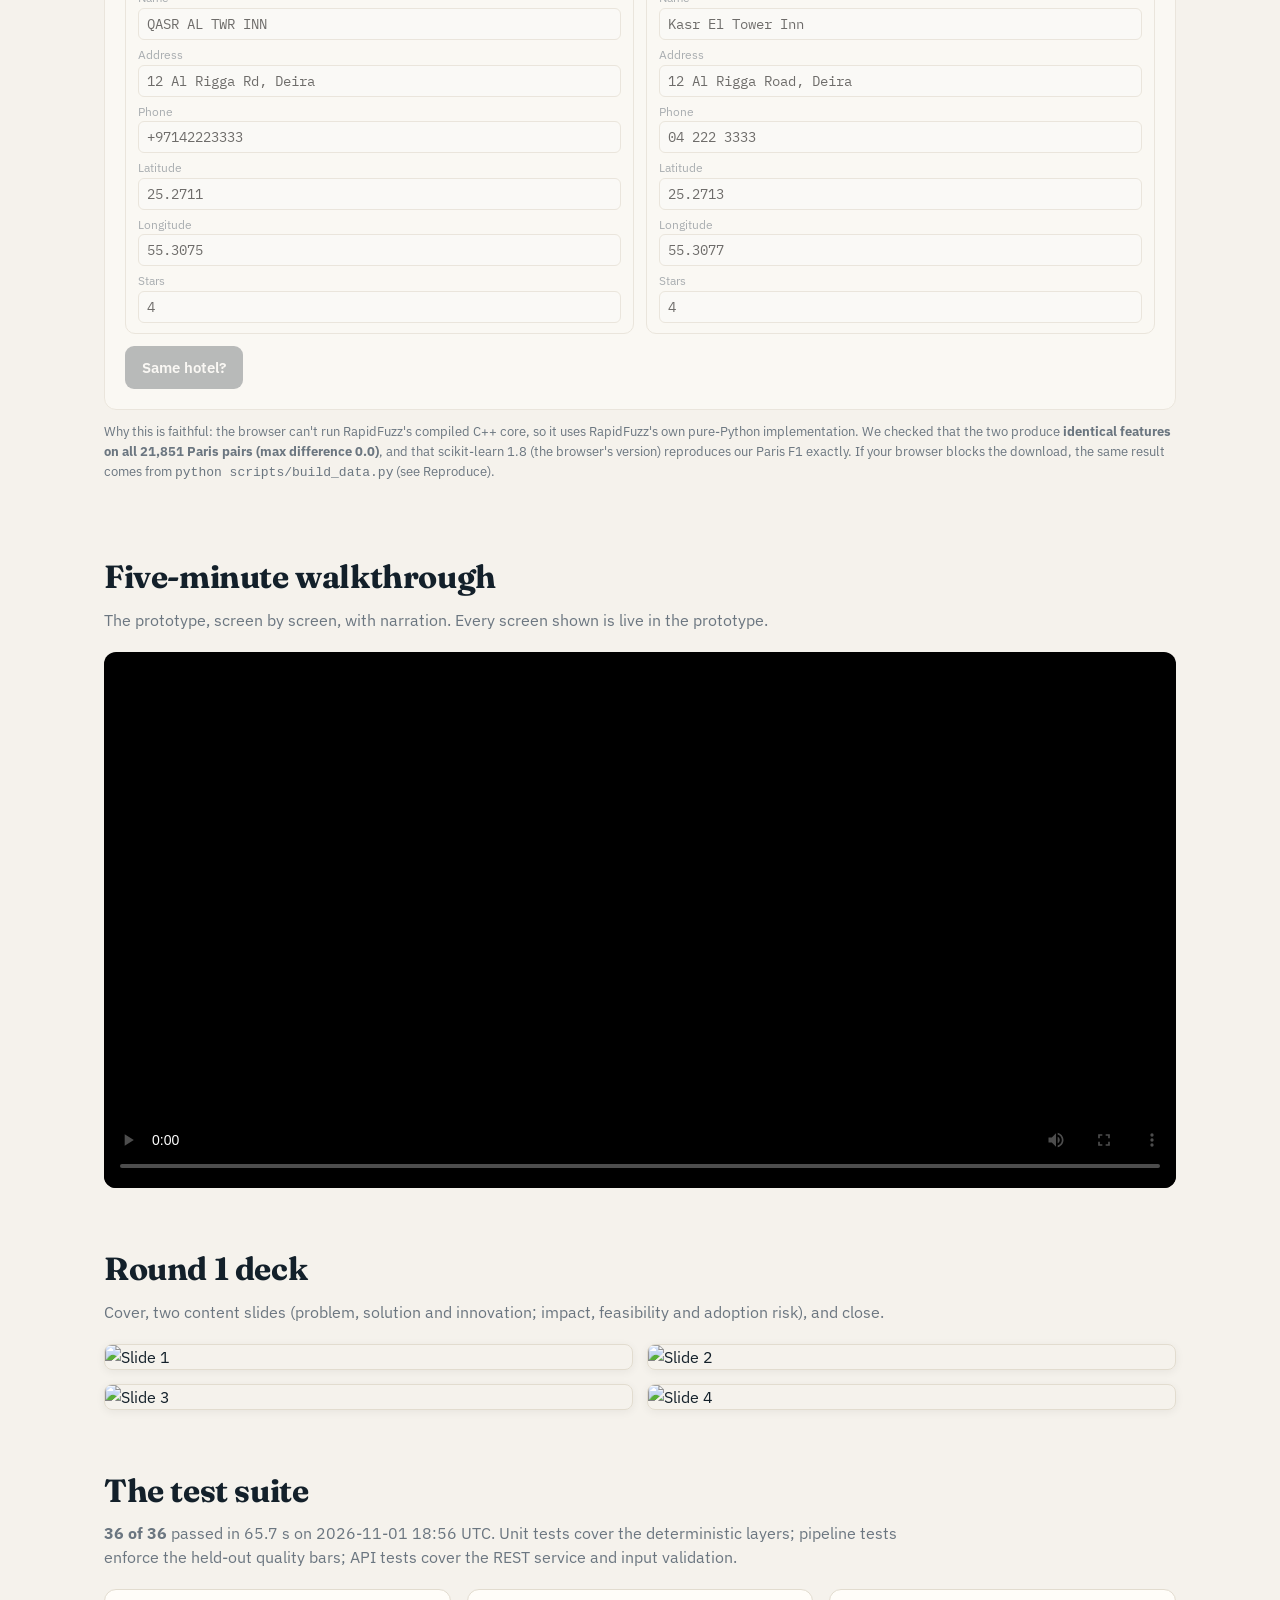
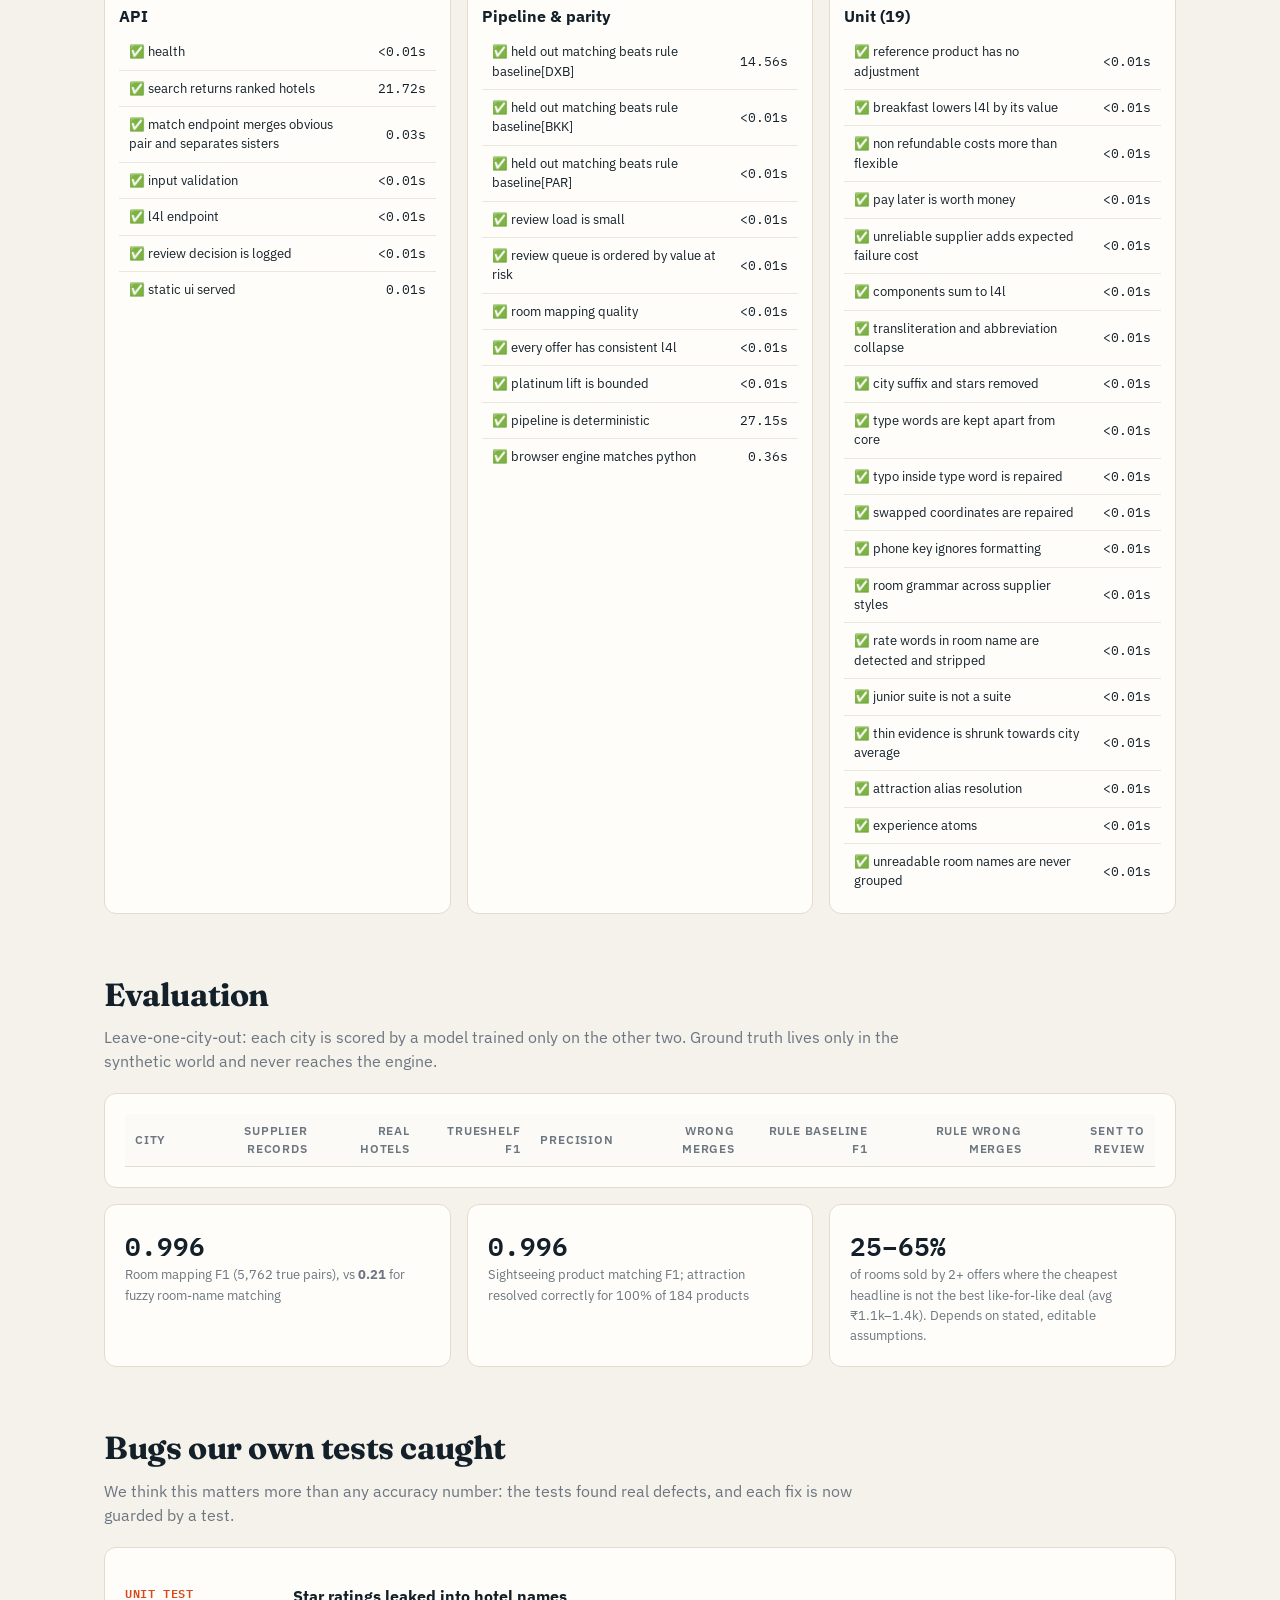
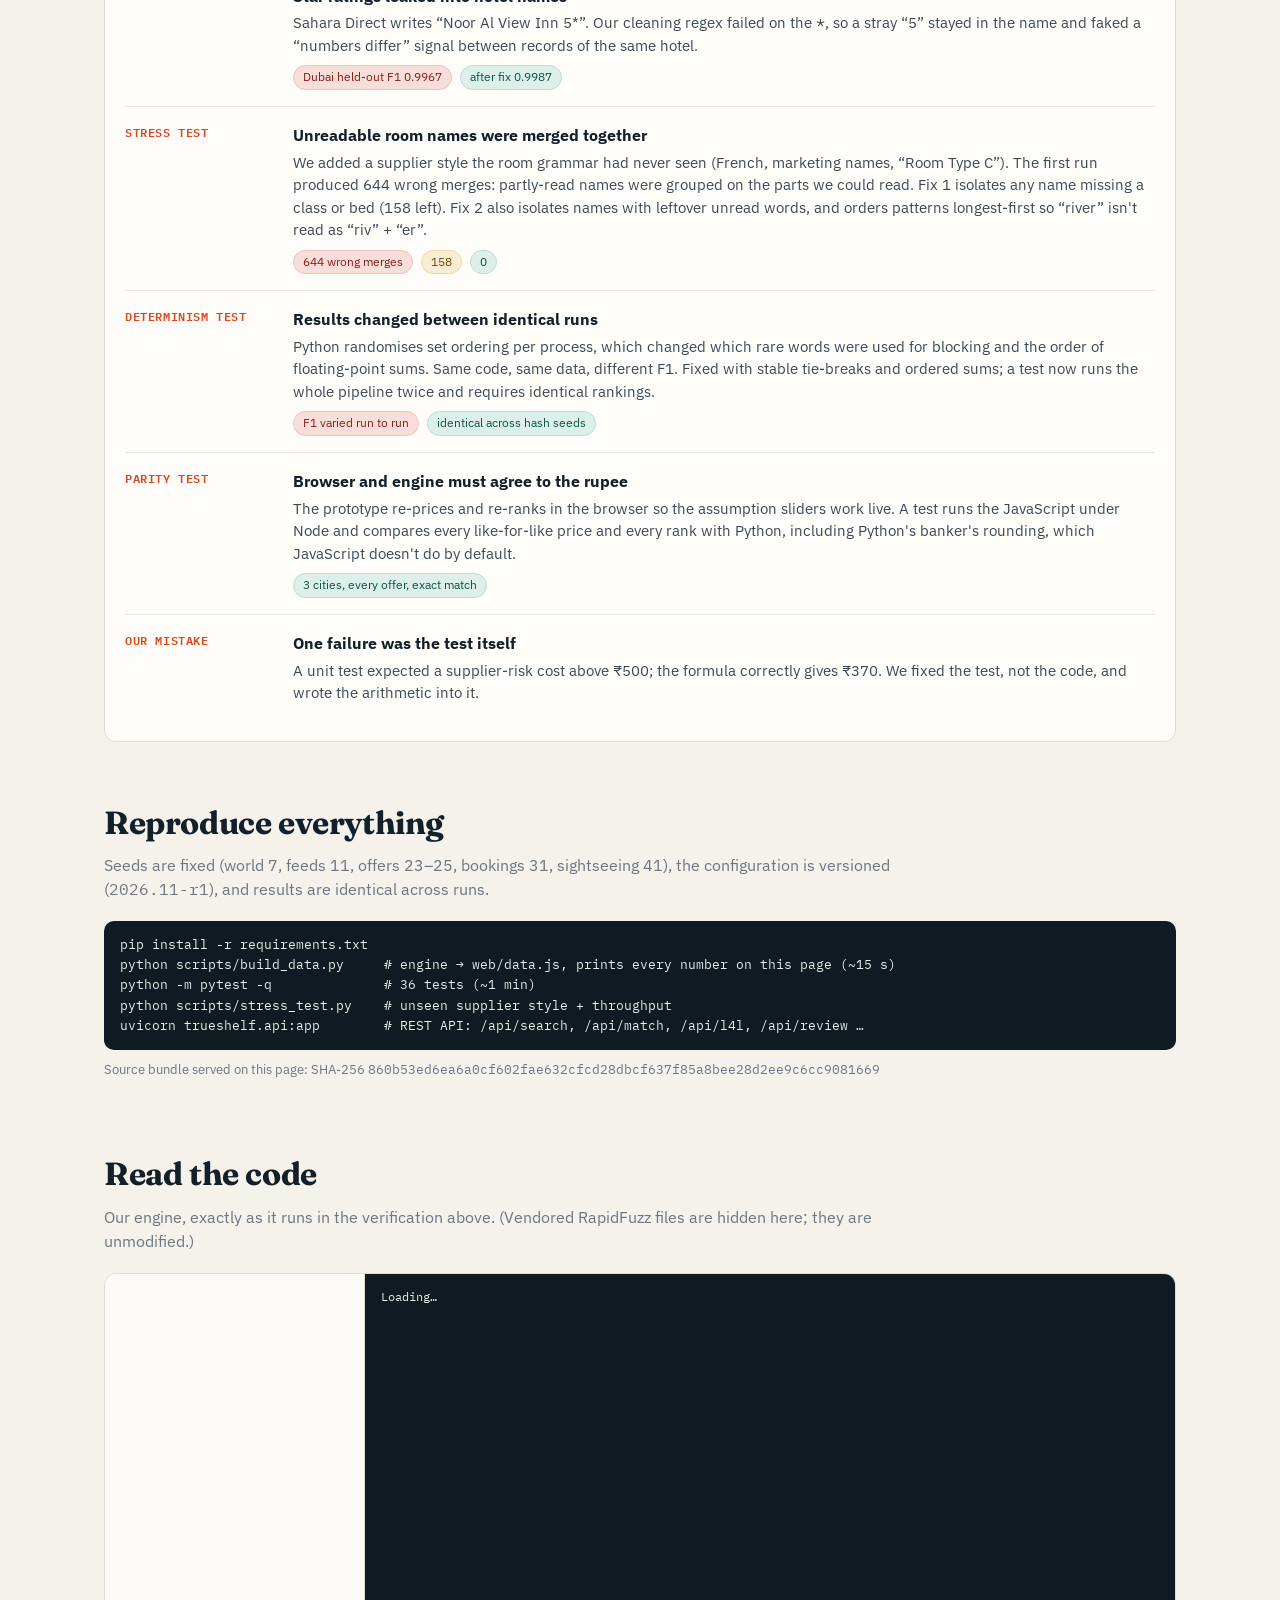
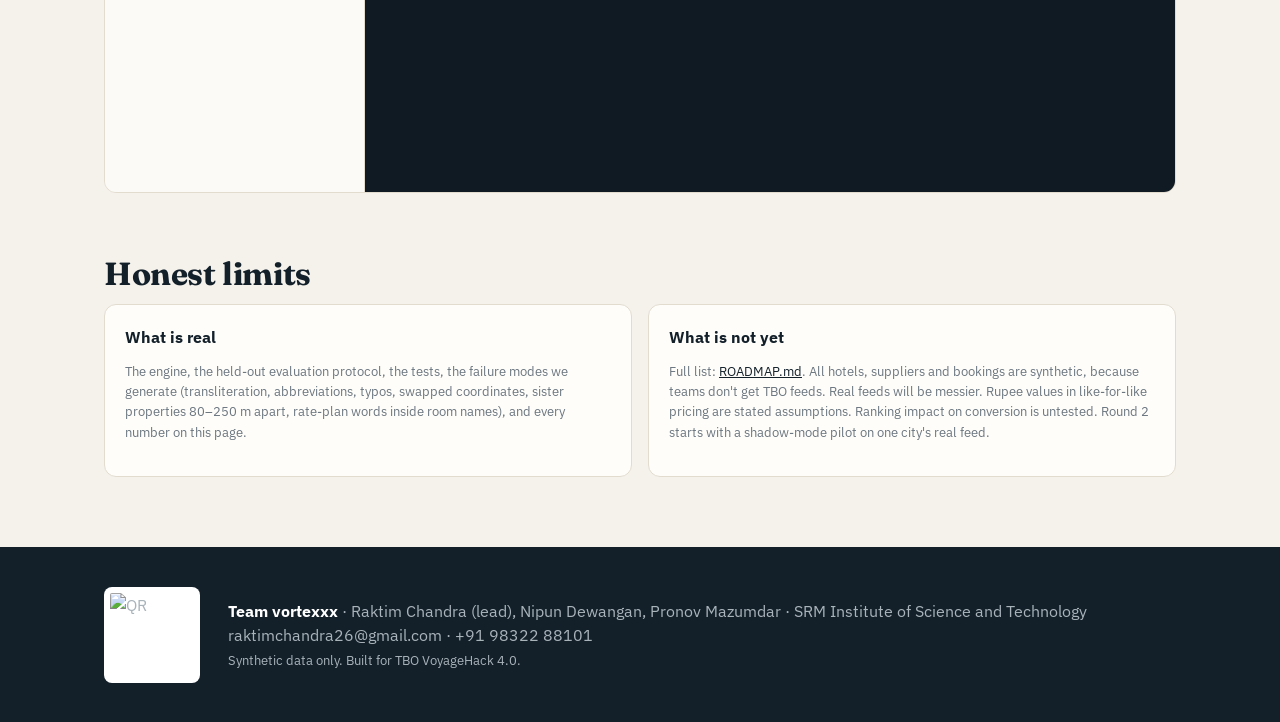
==== commit d07f8eaf: "Deck and proof page: QR codes now point to the GitHub Pages proof site Co-Authored-By: Claude Opus 5" ====
--- a/proof/index.html
+++ b/proof/index.html
@@ -94,6 +94,7 @@
     <a class="btn sec" href="app.html">Open the live prototype</a>
     <a class="btn sec" href="#video">Watch the 5-min walkthrough</a>
     <a class="btn sec" href="#code">Read the code</a>
+    <a class="btn sec" href="https://github.com/RaktimChandra/trueshelf">GitHub repo &amp; roadmap</a>
   </div>
   <div class="stats">
     <div><b>0.996 <span style="font-size:15px;color:#a9b3ba">vs 0.795</span></b><span>hotel-matching F1, held-out, vs the usual name + distance rule</span></div>
@@ -195,7 +196,7 @@
   <h2>Honest limits</h2>
   <div class="grid2">
     <div class="card"><b>What is real</b><p class="note">The engine, the held-out evaluation protocol, the tests, the failure modes we generate (transliteration, abbreviations, typos, swapped coordinates, sister properties 80–250 m apart, rate-plan words inside room names), and every number on this page.</p></div>
-    <div class="card"><b>What is not yet</b><p class="note">All hotels, suppliers and bookings are synthetic, because teams don't get TBO feeds. Real feeds will be messier. Rupee values in like-for-like pricing are stated assumptions. Ranking impact on conversion is untested. Round 2 starts with a shadow-mode pilot on one city's real feed.</p></div>
+    <div class="card"><b>What is not yet</b><p class="note">Full list: <a href="https://github.com/RaktimChandra/trueshelf/blob/main/ROADMAP.md">ROADMAP.md</a>. All hotels, suppliers and bookings are synthetic, because teams don't get TBO feeds. Real feeds will be messier. Rupee values in like-for-like pricing are stated assumptions. Ranking impact on conversion is untested. Round 2 starts with a shadow-mode pilot on one city's real feed.</p></div>
   </div>
 </section>
 </main>
